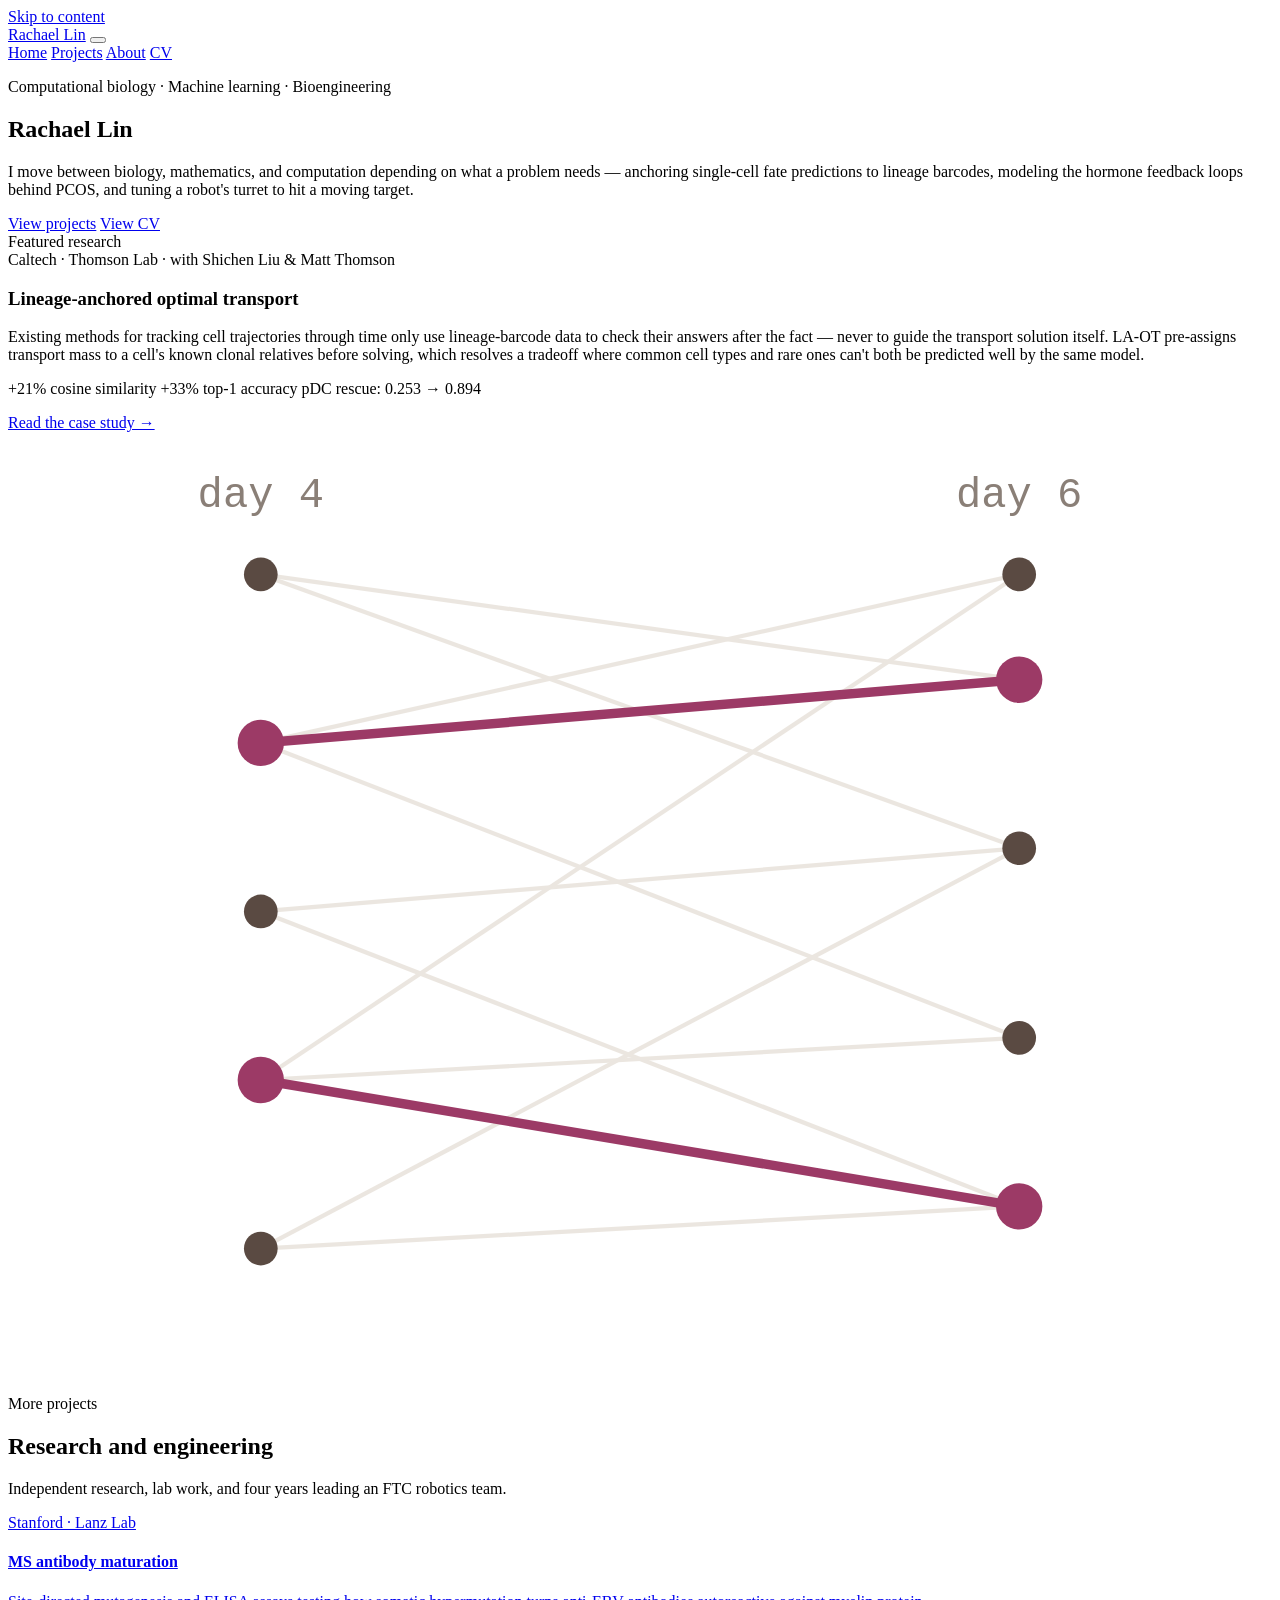
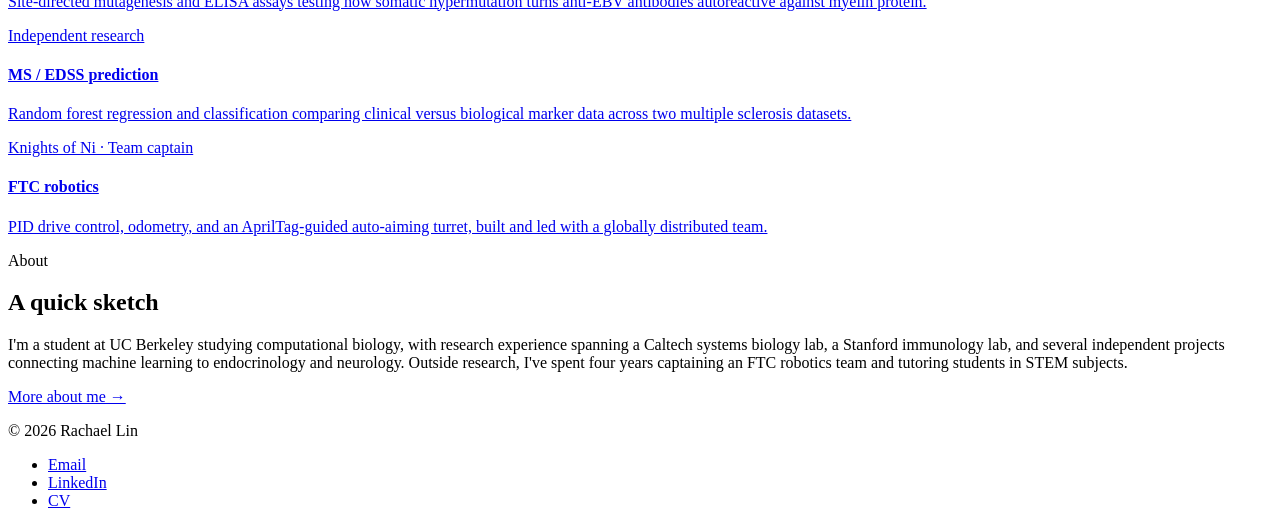
==== index.html @ 97473b6d "Add files via upload" ====
<!DOCTYPE html>
<html lang="en">
<head>
<meta charset="UTF-8">
<meta name="viewport" content="width=device-width, initial-scale=1.0">
<title>Rachael Lin — Computational Biology &amp; Machine Learning</title>
<meta name="description" content="Rachael Lin is a student researcher working across computational biology, machine learning, and bioengineering — from lineage-anchored optimal transport at Caltech's Thomson Lab to hormone-feedback modeling and FTC robotics.">
<link rel="canonical" href="https://rachaellin.dev/">
<meta property="og:type" content="website">
<meta property="og:title" content="Rachael Lin — Computational Biology & Machine Learning">
<meta property="og:description" content="Student researcher working across computational biology, machine learning, and bioengineering.">
<meta property="og:image" content="/assets/og-image.png">
<meta name="twitter:card" content="summary_large_image">
<link rel="icon" href="/assets/favicon.svg" type="image/svg+xml">
<link rel="stylesheet" href="css/style.css">
<script type="application/ld+json">
{
  "@context": "https://schema.org",
  "@type": "Person",
  "name": "Rachael Lin",
  "email": "mailto:rachaellin@berkeley.edu",
  "sameAs": ["https://www.linkedin.com/in/rachael-lin-562361315/"],
  "affiliation": [
    {"@type": "CollegeOrUniversity", "name": "UC Berkeley"}
  ],
  "url": "https://rachaellin.dev/"
}
</script>
</head>
<body>
<a href="#main" class="skip-link">Skip to content</a>

<header class="site-header">
  <div class="container">
    <a href="index.html" class="site-logo">Rachael Lin</a>
    <button class="nav-toggle" aria-label="Toggle navigation" aria-expanded="false">
      <span></span>
    </button>
    <nav class="site-nav" aria-label="Primary">
      <a href="index.html" aria-current="page">Home</a>
      <a href="projects.html">Projects</a>
      <a href="about.html">About</a>
      <a href="cv.html">CV</a>
    </nav>
  </div>
</header>

<main id="main">

  <section class="hero">
    <div class="container">
      <p class="eyebrow hero-eyebrow">Computational biology · Machine learning · Bioengineering</p>
      <h1>Rachael Lin</h1>
      <p class="hero-lede">I move between biology, mathematics, and computation depending on what a problem needs — anchoring single-cell fate predictions to lineage barcodes, modeling the hormone feedback loops behind PCOS, and tuning a robot's turret to hit a moving target.</p>
      <div class="hero-actions">
        <a href="projects.html" class="btn btn-primary">View projects</a>
        <a href="cv.html" class="btn btn-secondary">View CV</a>
      </div>
    </div>
  </section>

  <section class="section-border-top reveal">
    <div class="container">
      <div class="featured">
        <div>
          <div class="featured-label">
            <span class="dot" aria-hidden="true"></span>
            <span class="eyebrow">Featured research</span>
          </div>
          <span class="featured-org">Caltech · Thomson Lab · with Shichen Liu &amp; Matt Thomson</span>
          <h3>Lineage-anchored optimal transport</h3>
          <p>Existing methods for tracking cell trajectories through time only use lineage-barcode data to check their answers after the fact — never to guide the transport solution itself. LA-OT pre-assigns transport mass to a cell's known clonal relatives before solving, which resolves a tradeoff where common cell types and rare ones can't both be predicted well by the same model.</p>
          <div class="stat-row">
            <span class="stat-chip accent">+21% cosine similarity</span>
            <span class="stat-chip accent">+33% top-1 accuracy</span>
            <span class="stat-chip">pDC rescue: 0.253 → 0.894</span>
          </div>
          <p class="mt-2"><a href="projects.html#lineage-anchored-ot">Read the case study →</a></p>
        </div>
        <div class="featured-figure" aria-hidden="true">
          <svg viewBox="0 0 300 220" width="100%" height="100%" role="img" aria-label="Diagram of transport mass connecting source cells to target cells, with two bold anchored connections representing known clonal relatives among many faint unconstrained connections">
            <title>Lineage-anchored transport schematic</title>
            <g stroke="#DCD3C7" stroke-width="1" opacity="0.55">
              <line x1="60" y1="30" x2="240" y2="55"/>
              <line x1="60" y1="30" x2="240" y2="95"/>
              <line x1="60" y1="70" x2="240" y2="30"/>
              <line x1="60" y1="70" x2="240" y2="140"/>
              <line x1="60" y1="110" x2="240" y2="95"/>
              <line x1="60" y1="110" x2="240" y2="180"/>
              <line x1="60" y1="150" x2="240" y2="30"/>
              <line x1="60" y1="150" x2="240" y2="140"/>
              <line x1="60" y1="190" x2="240" y2="180"/>
              <line x1="60" y1="190" x2="240" y2="95"/>
            </g>
            <line x1="60" y1="70" x2="240" y2="55" stroke="#9C3A66" stroke-width="2.25"/>
            <line x1="60" y1="150" x2="240" y2="180" stroke="#9C3A66" stroke-width="2.25"/>
            <g fill="#5A4A42">
              <circle cx="60" cy="30" r="4"/>
              <circle cx="60" cy="70" r="4"/>
              <circle cx="60" cy="110" r="4"/>
              <circle cx="60" cy="150" r="4"/>
              <circle cx="60" cy="190" r="4"/>
            </g>
            <g fill="#5A4A42">
              <circle cx="240" cy="30" r="4"/>
              <circle cx="240" cy="55" r="4"/>
              <circle cx="240" cy="95" r="4"/>
              <circle cx="240" cy="140" r="4"/>
              <circle cx="240" cy="180" r="4"/>
            </g>
            <circle cx="60" cy="70" r="5.5" fill="#9C3A66"/>
            <circle cx="60" cy="150" r="5.5" fill="#9C3A66"/>
            <circle cx="240" cy="55" r="5.5" fill="#9C3A66"/>
            <circle cx="240" cy="180" r="5.5" fill="#9C3A66"/>
            <text x="60" y="14" text-anchor="middle" font-family="IBM Plex Mono, monospace" font-size="10" fill="#8A7F77">day 4</text>
            <text x="240" y="14" text-anchor="middle" font-family="IBM Plex Mono, monospace" font-size="10" fill="#8A7F77">day 6</text>
          </svg>
        </div>
      </div>
    </div>
  </section>

  <section class="section-border-top reveal">
    <div class="container">
      <div class="section-head">
        <p class="eyebrow">More projects</p>
        <h2>Research and engineering</h2>
        <p>Independent research, lab work, and four years leading an FTC robotics team.</p>
      </div>
      <div class="mini-grid">
        <a href="projects.html#ms-antibody" class="mini-card">
          <p class="eyebrow">Stanford · Lanz Lab</p>
          <h4>MS antibody maturation</h4>
          <p>Site-directed mutagenesis and ELISA assays testing how somatic hypermutation turns anti-EBV antibodies autoreactive against myelin protein.</p>
        </a>
        <a href="projects.html#ms-edss" class="mini-card">
          <p class="eyebrow">Independent research</p>
          <h4>MS / EDSS prediction</h4>
          <p>Random forest regression and classification comparing clinical versus biological marker data across two multiple sclerosis datasets.</p>
        </a>
        <a href="projects.html#ftc-robotics" class="mini-card">
          <p class="eyebrow">Knights of Ni · Team captain</p>
          <h4>FTC robotics</h4>
          <p>PID drive control, odometry, and an AprilTag-guided auto-aiming turret, built and led with a globally distributed team.</p>
        </a>
      </div>
    </div>
  </section>

  <section class="section-border-top reveal">
    <div class="container">
      <div class="about-teaser">
        <div>
          <p class="eyebrow">About</p>
          <h2>A quick sketch</h2>
        </div>
        <div>
          <p>I'm a student at UC Berkeley studying computational biology, with research experience spanning a Caltech systems biology lab, a Stanford immunology lab, and several independent projects connecting machine learning to endocrinology and neurology. Outside research, I've spent four years captaining an FTC robotics team and tutoring students in STEM subjects.</p>
          <p class="mt-1"><a href="about.html">More about me →</a></p>
        </div>
      </div>
    </div>
  </section>

</main>

<footer class="site-footer">
  <div class="container">
    <div class="footer-grid">
      <p class="footer-meta">© 2026 Rachael Lin</p>
      <ul class="footer-links">
        <li><a href="mailto:rachaellin@berkeley.edu">Email</a></li>
        <li><a href="https://www.linkedin.com/in/rachael-lin-562361315/">LinkedIn</a></li>
        <li><a href="cv.html">CV</a></li>
      </ul>
    </div>
  </div>
</footer>

<script src="js/main.js"></script>
</body>
</html>
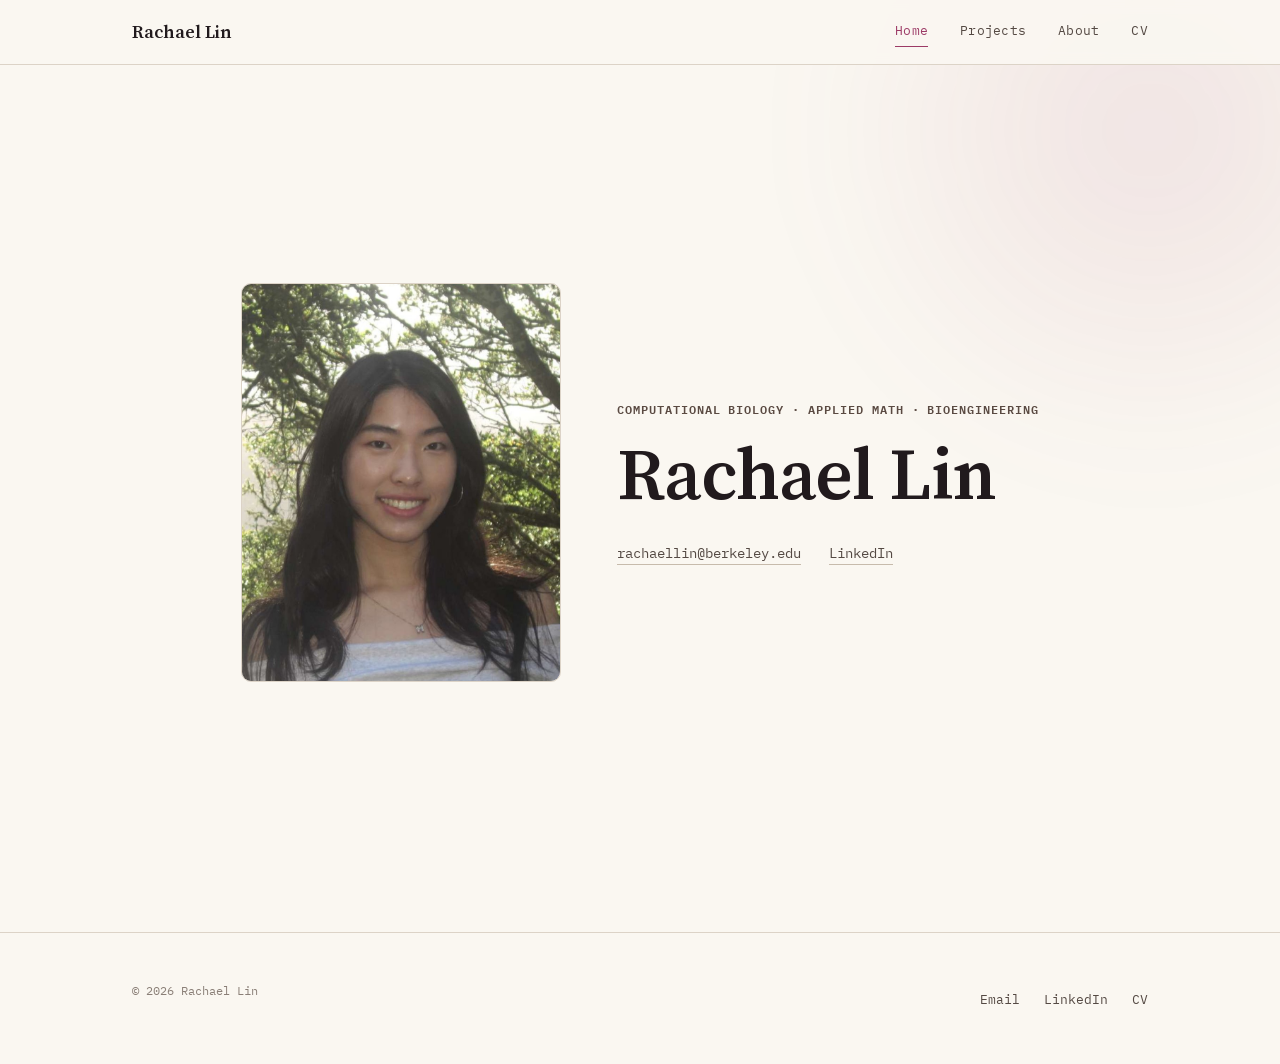
==== commit db650476: "Add files via upload" ====
--- a/index.html
+++ b/index.html
@@ -3,16 +3,744 @@
 <head>
 <meta charset="UTF-8">
 <meta name="viewport" content="width=device-width, initial-scale=1.0">
-<title>Rachael Lin — Computational Biology &amp; Machine Learning</title>
-<meta name="description" content="Rachael Lin is a student researcher working across computational biology, machine learning, and bioengineering — from lineage-anchored optimal transport at Caltech's Thomson Lab to hormone-feedback modeling and FTC robotics.">
+<title>Rachael Lin — Computational Biology &amp; Applied Math</title>
+<meta name="description" content="Rachael Lin — student researcher working across computational biology, applied math, and bioengineering.">
 <link rel="canonical" href="https://rachaellin.dev/">
 <meta property="og:type" content="website">
-<meta property="og:title" content="Rachael Lin — Computational Biology & Machine Learning">
-<meta property="og:description" content="Student researcher working across computational biology, machine learning, and bioengineering.">
+<meta property="og:title" content="Rachael Lin — Computational Biology & Applied Math">
+<meta property="og:description" content="Student researcher working across computational biology, applied math, and bioengineering.">
 <meta property="og:image" content="/assets/og-image.png">
 <meta name="twitter:card" content="summary_large_image">
 <link rel="icon" href="/assets/favicon.svg" type="image/svg+xml">
-<link rel="stylesheet" href="css/style.css">
+<style>
+@font-face {
+  font-family: 'Source Serif 4';
+  font-style: normal;
+  font-weight: 400;
+  font-display: swap;
+  src: url([data-uri]) format('woff2');
+}
+@font-face {
+  font-family: 'Source Serif 4';
+  font-style: normal;
+  font-weight: 600;
+  font-display: swap;
+  src: url([data-uri]) format('woff2');
+}
+@font-face {
+  font-family: 'Inter';
+  font-style: normal;
+  font-weight: 400;
+  font-display: swap;
+  src: url([data-uri]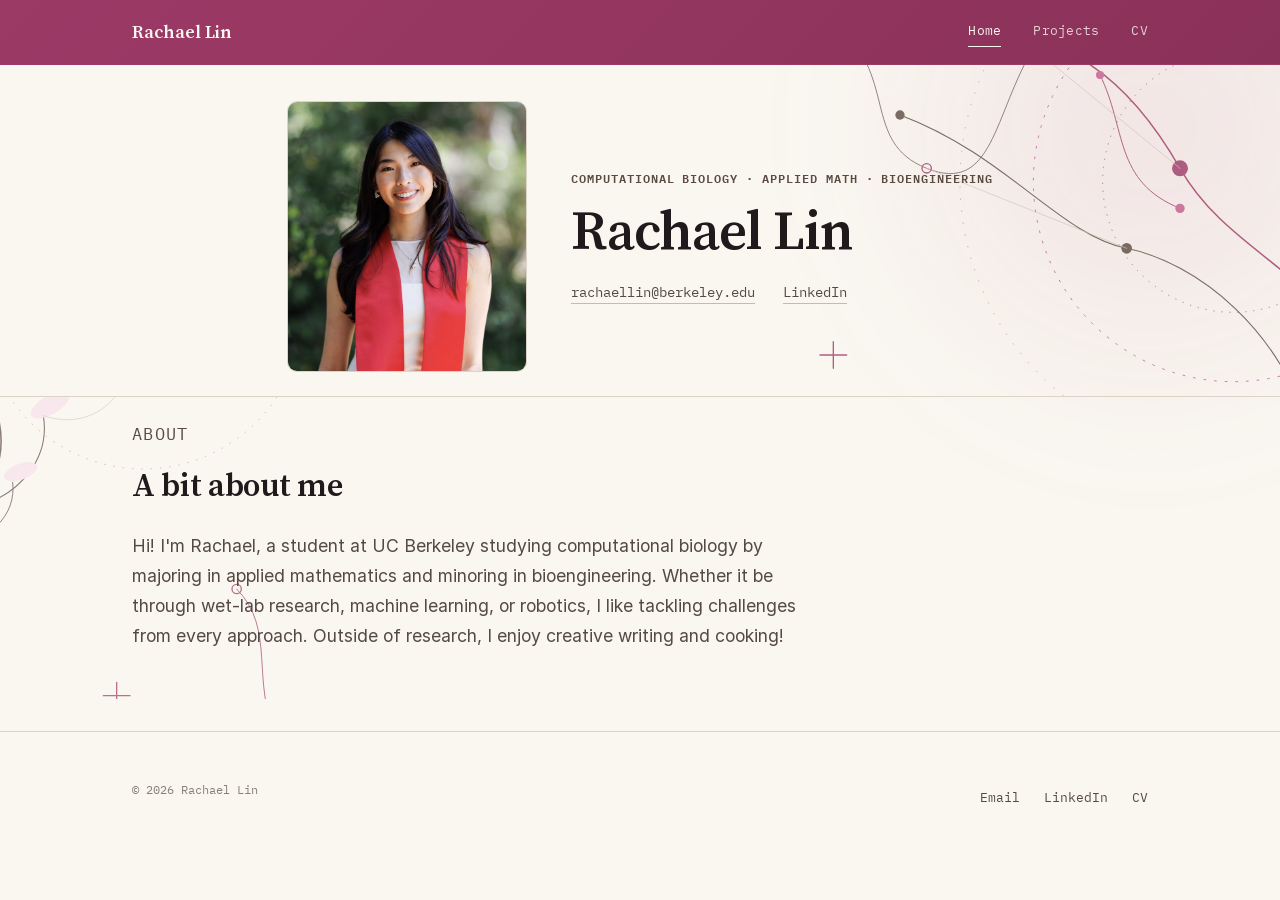
==== commit d9dc34ce: "Rename rachael_index.html to index.html" ====
--- a/index.html
+++ b/index.html
@@ -194,14 +194,14 @@
   position: sticky;
   top: 0;
   z-index: 50;
-  border-bottom: 0.5px solid var(--border);
+  border-bottom: 1px solid var(--fuchsia);
   isolation: isolate;
 }
 .site-header::before {
   content: '';
   position: absolute;
   inset: 0;
-  background: rgba(250, 247, 241, 0.92);
+  background: linear-gradient(135deg, var(--fuchsia) 0%, #8A3159 100%);
   backdrop-filter: blur(6px);
   z-index: -1;
 }
@@ -215,7 +215,7 @@
   font-family: var(--font-display);
   font-size: 18px;
   font-weight: 600;
-  color: var(--ink);
+  color: var(--paper);
   text-decoration: none;
 }
 .site-nav {
@@ -228,7 +228,7 @@
 .site-nav a {
   font-family: var(--font-mono);
   font-size: 13px;
-  color: var(--ink-soft);
+  color: rgba(250, 247, 241, 0.8);
   text-decoration: none;
   letter-spacing: 0.02em;
   padding: 4px 0;
@@ -236,13 +236,13 @@
   transition: color var(--dur-fast) var(--ease), border-color var(--dur-fast) var(--ease);
 }
 .site-nav a:hover, .site-nav a[aria-current="page"] {
-  color: var(--fuchsia);
-  border-bottom-color: var(--fuchsia);
+  color: var(--paper);
+  border-bottom-color: var(--paper);
 }
 .nav-toggle {
   display: none;
   background: none;
-  border: 0.5px solid var(--border-strong);
+  border: 0.5px solid rgba(250, 247, 241, 0.5);
   border-radius: var(--radius);
   width: 40px;
   height: 40px;
@@ -255,7 +255,7 @@
   display: block;
   width: 18px;
   height: 1.5px;
-  background: var(--ink);
+  background: var(--paper);
   position: relative;
   transition: transform var(--dur-fast) var(--ease);
 }
@@ -432,6 +432,36 @@
 .text-center { text-align: center; }
 .mt-1 { margin-top: 1rem; }
 .mt-2 { margin-top: 2rem; }
+
+/* ============ Home page decorative artwork ============ */
+.home-decor {
+  position: absolute;
+  pointer-events: none;
+  z-index: 0;
+}
+.home-decor-hero {
+  top: -70px;
+  right: -140px;
+  width: 640px;
+  height: 640px;
+  opacity: 0.8;
+}
+.home-decor-about {
+  bottom: -90px;
+  left: -150px;
+  width: 560px;
+  height: 560px;
+  opacity: 0.7;
+}
+.minimal-hero { overflow: hidden; }
+.minimal-hero-inner { position: relative; z-index: 1; }
+.home-about { position: relative; overflow: hidden; padding: 1.5rem 0 3rem; }
+.home-about .container { position: relative; z-index: 1; }
+.home-about .section-head { margin-bottom: 1.25rem; }
+@media (max-width: 720px) {
+  .home-decor-hero { width: 300px; height: 300px; top: -20px; right: -80px; opacity: 0.4; }
+  .home-decor-about { width: 260px; height: 260px; bottom: -40px; left: -90px; opacity: 0.4; }
+}
 
 /* ============ Minimal home hero (photo + name + contact) ============ */
 .bg-glow {
@@ -452,17 +482,16 @@
 }
 
 .minimal-hero {
-  min-height: calc(100svh - 65px);
   display: flex;
   align-items: center;
   position: relative;
   z-index: 1;
-  padding: 3rem 0;
+  padding: 2.25rem 0 1.5rem;
 }
 .minimal-hero-inner {
   display: grid;
-  grid-template-columns: 320px 1fr;
-  gap: 3.5rem;
+  grid-template-columns: 240px 1fr;
+  gap: 2.75rem;
   align-items: center;
 }
 .minimal-photo img {
@@ -472,11 +501,11 @@
   border-radius: 10px;
   border: 0.5px solid var(--border);
 }
-.minimal-info .eyebrow { margin-bottom: 1.1rem; font-weight: 600; }
+.minimal-info .eyebrow { margin-bottom: 0.85rem; font-weight: 600; }
 .minimal-info h1 {
-  font-size: clamp(2.75rem, 6vw, 4.5rem);
+  font-size: clamp(2.25rem, 5vw, 3.4rem);
   line-height: 1.05;
-  margin-bottom: 1.75rem;
+  margin-bottom: 1.25rem;
 }
 .contact-list {
   list-style: none;
@@ -768,7 +797,6 @@
     <nav class="site-nav" aria-label="Primary">
       <a href="index.html" aria-current="page">Home</a>
       <a href="projects.html">Projects</a>
-      <a href="about.html">About</a>
       <a href="cv.html">CV</a>
     </nav>
   </div>
@@ -776,10 +804,35 @@
 
 <main id="main">
   <section class="minimal-hero">
+    <svg class="home-decor home-decor-hero" viewBox="0 0 480 480" xmlns="http://www.w3.org/2000/svg" aria-hidden="true">
+      <circle cx="340" cy="140" r="150" fill="none" style="stroke:var(--fuchsia-light)" stroke-width="0.75" stroke-dasharray="2 6"/>
+      <circle cx="340" cy="140" r="98" fill="none" style="stroke:var(--brown)" stroke-width="0.5" stroke-dasharray="1 5"/>
+      <path d="M 120 40 C 200 10, 260 60, 300 130 S 420 210, 440 300" fill="none" style="stroke:var(--fuchsia)" stroke-width="1.1" stroke-linecap="round"/>
+      <path d="M 90 90 C 170 120, 210 180, 260 190 S 380 250, 400 340" fill="none" style="stroke:var(--brown)" stroke-width="0.8" stroke-linecap="round"/>
+      <path d="M 240 60 C 260 100, 250 140, 300 160" fill="none" style="stroke:var(--fuchsia)" stroke-width="0.7" stroke-linecap="round"/>
+      <circle cx="120" cy="40" r="4.5" style="fill:var(--fuchsia)"/>
+      <circle cx="300" cy="130" r="6" style="fill:var(--fuchsia)"/>
+      <circle cx="440" cy="300" r="5" fill="none" style="stroke:var(--fuchsia)" stroke-width="1.2"/>
+      <circle cx="90" cy="90" r="3.5" style="fill:var(--brown)"/>
+      <circle cx="260" cy="190" r="4" style="fill:var(--brown)"/>
+      <circle cx="400" cy="340" r="4.5" fill="none" style="stroke:var(--brown)" stroke-width="1"/>
+      <circle cx="240" cy="60" r="3" style="fill:var(--fuchsia-light)"/>
+      <circle cx="300" cy="160" r="3.5" style="fill:var(--fuchsia-light)"/>
+      <path d="M 400 30 L 400 54 M 388 42 L 412 42" style="stroke:var(--brown)" stroke-width="1" stroke-linecap="round"/>
+      <path d="M 40 260 L 40 280 M 30 270 L 50 270" style="stroke:var(--fuchsia)" stroke-width="1" stroke-linecap="round"/>
+      <circle cx="340" cy="140" r="205" fill="none" style="stroke:var(--fuchsia-light)" stroke-width="0.5" stroke-dasharray="1 8"/>
+      <path d="M 40 20 C 90 60, 60 110, 110 130 S 160 90, 190 40" fill="none" style="stroke:var(--brown)" stroke-width="0.6" stroke-linecap="round"/>
+      <path d="M 380 380 C 420 350, 400 300, 440 270" fill="none" style="stroke:var(--fuchsia)" stroke-width="0.8" stroke-linecap="round"/>
+      <path d="M 190 40 L 300 130 M 110 130 L 260 190" fill="none" style="stroke:var(--border-strong)" stroke-width="0.5" stroke-linecap="round"/>
+      <circle cx="190" cy="40" r="3" style="fill:var(--brown)"/>
+      <circle cx="110" cy="130" r="3.5" fill="none" style="stroke:var(--fuchsia)" stroke-width="1"/>
+      <circle cx="440" cy="270" r="4" style="fill:var(--fuchsia-light)"/>
+      <circle cx="40" cy="20" r="2.5" style="fill:var(--brown)"/>
+    </svg>
     <div class="container">
       <div class="minimal-hero-inner">
         <div class="minimal-photo reveal">
-          <img src="[data-uri]" alt="Portrait of Rachael Lin outdoors">
+          <img src="[data-uri]" alt="Portrait of Rachael Lin">
         </div>
         <div class="minimal-info">
           <p class="eyebrow reveal">Computational biology · Applied math · Bioengineering</p>
@@ -790,6 +843,35 @@
           </ul>
         </div>
       </div>
+    </div>
+  </section>
+
+  <section class="section-border-top reveal home-about">
+    <svg class="home-decor home-decor-about" viewBox="0 0 420 420" xmlns="http://www.w3.org/2000/svg" aria-hidden="true">
+      <path d="M 30 400 C 60 320, 40 260, 90 210 S 100 110, 60 40" fill="none" style="stroke:var(--brown)" stroke-width="1.2" stroke-linecap="round"/>
+      <path d="M 90 210 C 130 200, 150 170, 145 140" fill="none" style="stroke:var(--brown)" stroke-width="0.8" stroke-linecap="round"/>
+      <ellipse cx="150" cy="132" rx="16" ry="7" style="fill:var(--fuchsia-tint)" transform="rotate(-30 150 132)"/>
+      <path d="M 70 240 C 105 235, 125 215, 122 190" fill="none" style="stroke:var(--brown)" stroke-width="0.7" stroke-linecap="round"/>
+      <ellipse cx="128" cy="182" rx="13" ry="6" style="fill:var(--fuchsia-tint)" transform="rotate(-20 128 182)"/>
+      <path d="M 55 320 C 90 315, 108 295, 104 270" fill="none" style="stroke:var(--brown)" stroke-width="0.7" stroke-linecap="round"/>
+      <circle cx="104" cy="264" r="5" style="fill:var(--fuchsia)"/>
+      <circle cx="60" cy="40" r="6" fill="none" style="stroke:var(--fuchsia)" stroke-width="1.3"/>
+      <circle cx="30" cy="400" r="4" style="fill:var(--fuchsia-light)"/>
+      <circle cx="220" cy="60" r="120" fill="none" style="stroke:var(--fuchsia-light)" stroke-width="0.5" stroke-dasharray="1 6"/>
+      <path d="M 200 340 L 200 360 M 190 350 L 210 350" style="stroke:var(--fuchsia)" stroke-width="1" stroke-linecap="round"/>
+      <ellipse cx="98" cy="230" rx="10" ry="4.5" style="fill:var(--fuchsia-tint)" transform="rotate(-45 98 230)"/>
+      <path d="M 145 140 C 175 150, 200 135, 210 105" fill="none" style="stroke:var(--border-strong)" stroke-width="0.5" stroke-linecap="round"/>
+      <circle cx="210" cy="105" r="3" style="fill:var(--brown)"/>
+      <path d="M 320 380 C 300 340, 320 300, 290 270" fill="none" style="stroke:var(--fuchsia)" stroke-width="0.7" stroke-linecap="round"/>
+      <circle cx="290" cy="270" r="3.5" fill="none" style="stroke:var(--fuchsia)" stroke-width="1"/>
+      <circle cx="320" cy="380" r="3" style="fill:var(--fuchsia-light)"/>
+    </svg>
+    <div class="container">
+      <div class="section-head">
+        <p class="eyebrow">About</p>
+        <h2>A bit about me</h2>
+      </div>
+      <p class="about-lede">Hi! I'm Rachael, a student at UC Berkeley studying computational biology by majoring in applied mathematics and minoring in bioengineering. Whether it be through wet-lab research, machine learning, or robotics, I like tackling challenges from every approach. Outside of research, I enjoy creative writing and cooking!</p>
     </div>
   </section>
 </main>
